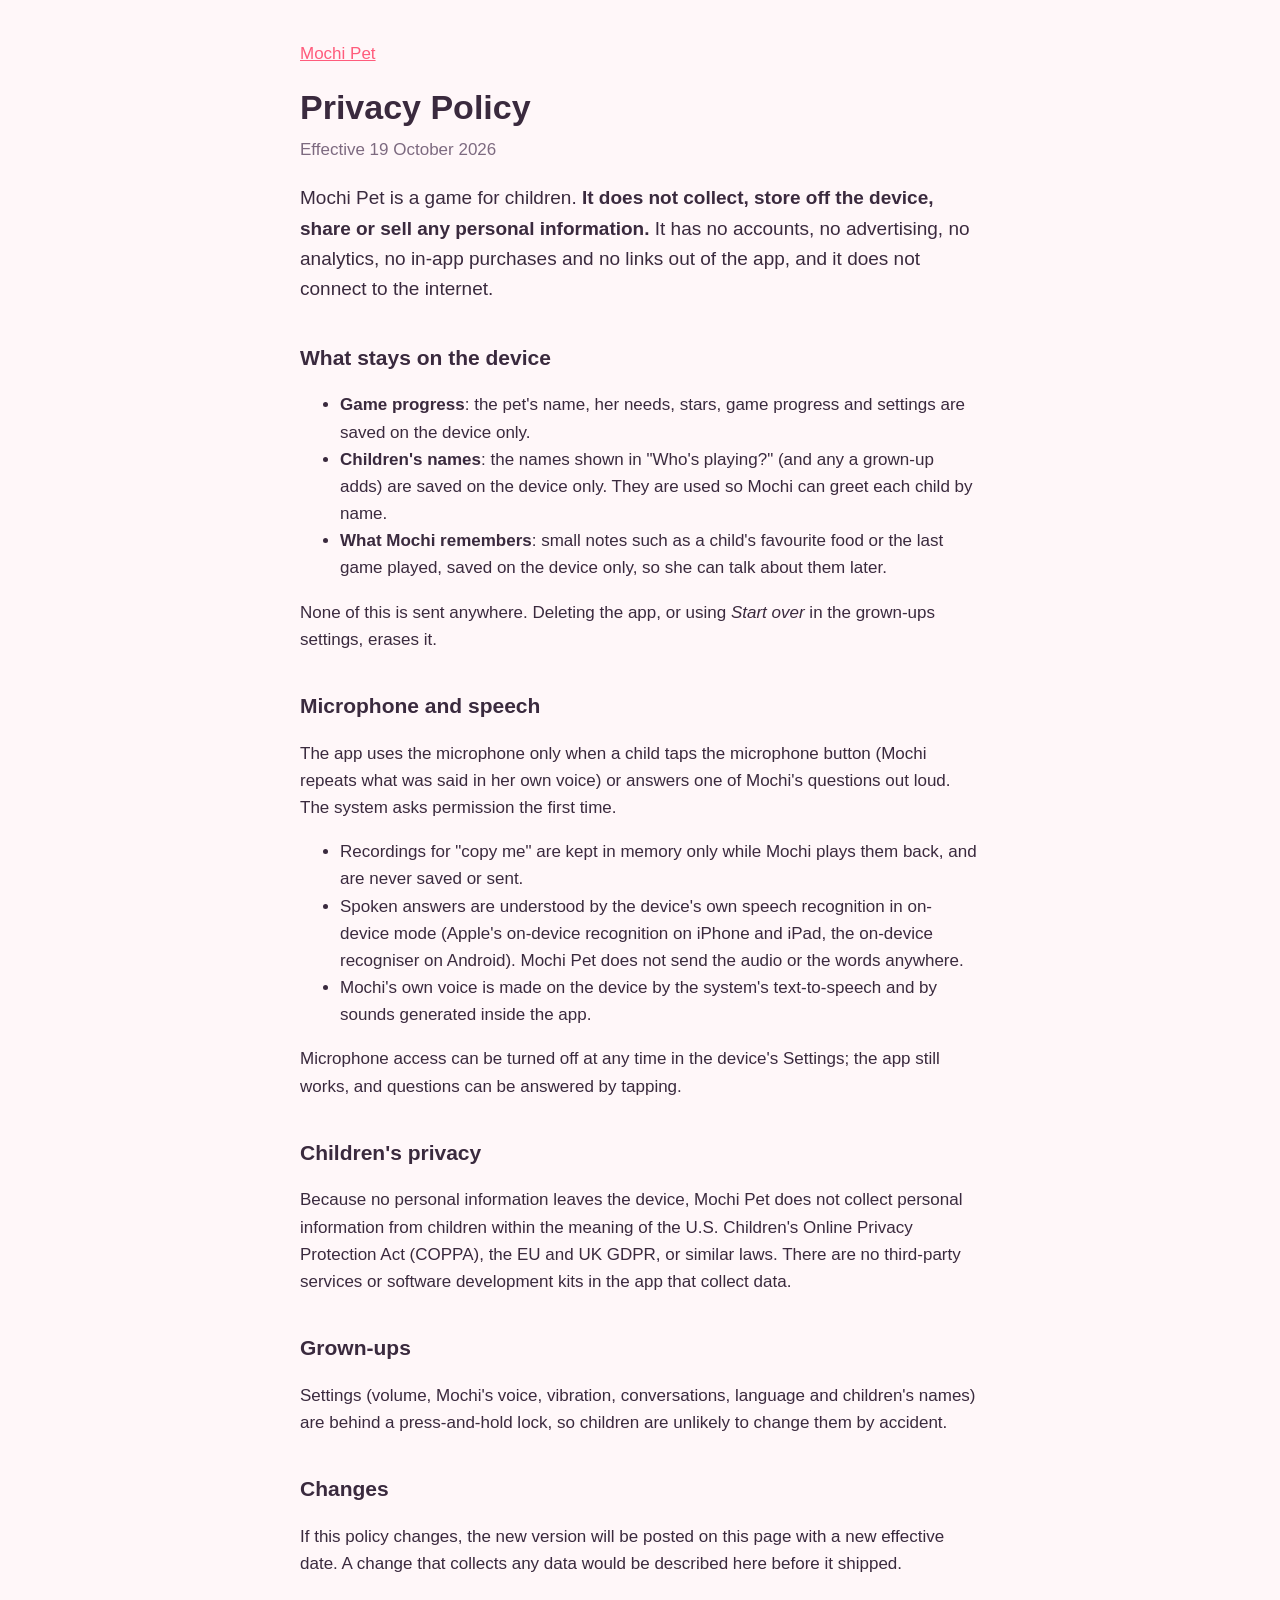
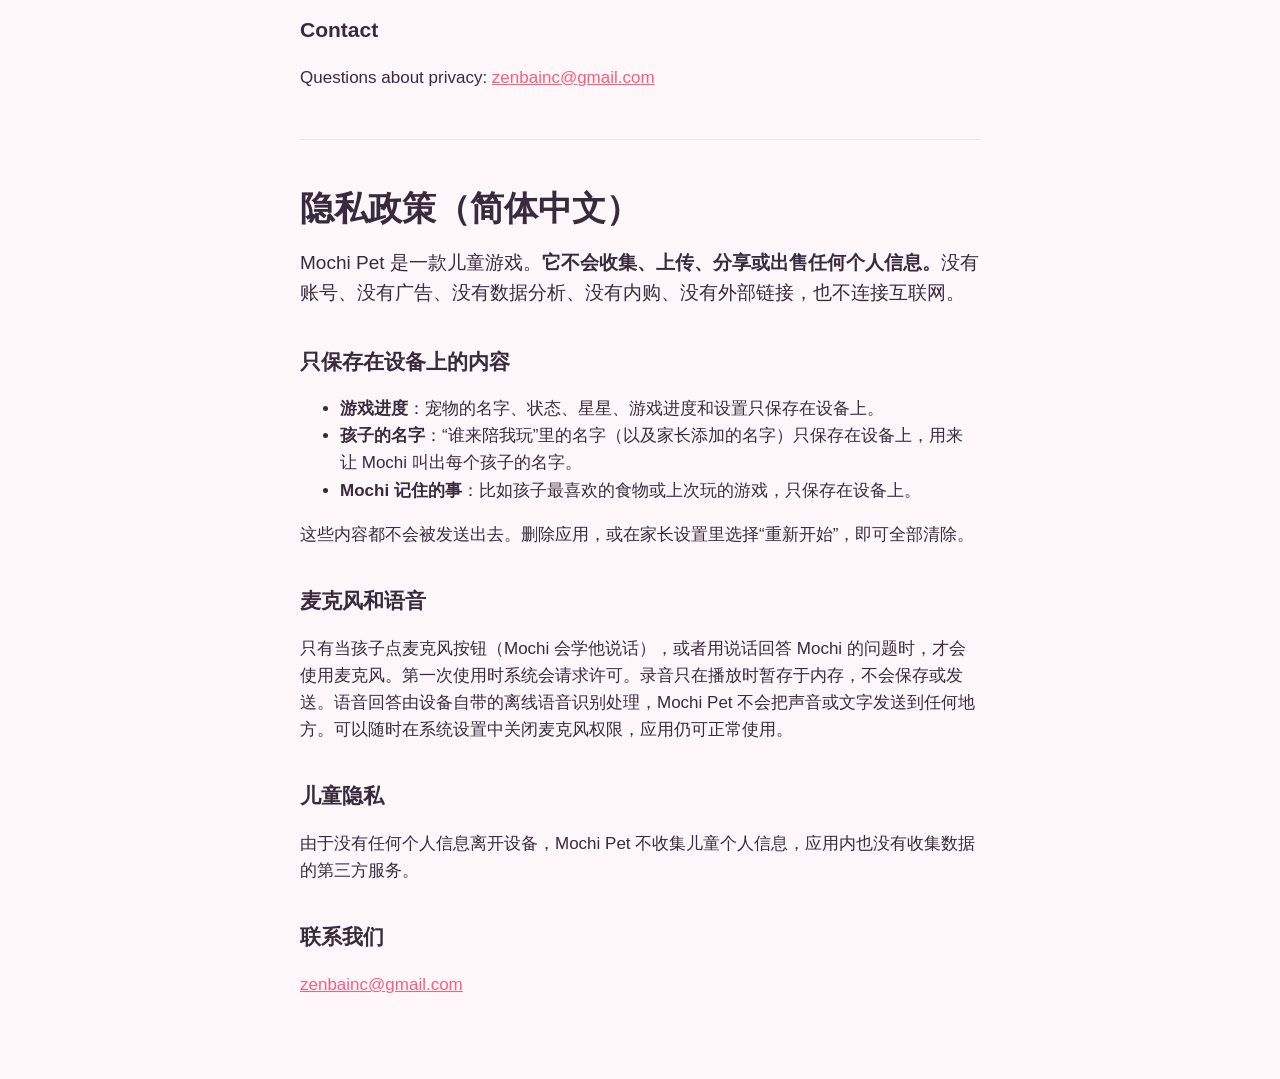
==== privacy.html @ ee33b7c9 "Mochi Pet support page and privacy policy Co-Authored-By: Claude Opus 5.5 <noreply@anthropic.com>" ====
<!doctype html>
<html lang="en">
<head>
<meta charset="utf-8">
<meta name="viewport" content="width=device-width, initial-scale=1">
<title>Mochi Pet: Privacy Policy</title>
<link rel="stylesheet" href="style.css">
</head>
<body>
<main>
<p class="back"><a href="index.html">Mochi Pet</a></p>
<h1>Privacy Policy</h1>
<p class="date">Effective 19 October 2026</p>

<p class="lead">Mochi Pet is a game for children. <strong>It does not collect, store off the device, share or sell any personal information.</strong> It has no accounts, no advertising, no analytics, no in-app purchases and no links out of the app, and it does not connect to the internet.</p>

<h2>What stays on the device</h2>
<ul>
<li><strong>Game progress</strong>: the pet's name, her needs, stars, game progress and settings are saved on the device only.</li>
<li><strong>Children's names</strong>: the names shown in "Who's playing?" (and any a grown-up adds) are saved on the device only. They are used so Mochi can greet each child by name.</li>
<li><strong>What Mochi remembers</strong>: small notes such as a child's favourite food or the last game played, saved on the device only, so she can talk about them later.</li>
</ul>
<p>None of this is sent anywhere. Deleting the app, or using <em>Start over</em> in the grown-ups settings, erases it.</p>

<h2>Microphone and speech</h2>
<p>The app uses the microphone only when a child taps the microphone button (Mochi repeats what was said in her own voice) or answers one of Mochi's questions out loud. The system asks permission the first time.</p>
<ul>
<li>Recordings for "copy me" are kept in memory only while Mochi plays them back, and are never saved or sent.</li>
<li>Spoken answers are understood by the device's own speech recognition in on-device mode (Apple's on-device recognition on iPhone and iPad, the on-device recogniser on Android). Mochi Pet does not send the audio or the words anywhere.</li>
<li>Mochi's own voice is made on the device by the system's text-to-speech and by sounds generated inside the app.</li>
</ul>
<p>Microphone access can be turned off at any time in the device's Settings; the app still works, and questions can be answered by tapping.</p>

<h2>Children's privacy</h2>
<p>Because no personal information leaves the device, Mochi Pet does not collect personal information from children within the meaning of the U.S. Children's Online Privacy Protection Act (COPPA), the EU and UK GDPR, or similar laws. There are no third-party services or software development kits in the app that collect data.</p>

<h2>Grown-ups</h2>
<p>Settings (volume, Mochi's voice, vibration, conversations, language and children's names) are behind a press-and-hold lock, so children are unlikely to change them by accident.</p>

<h2>Changes</h2>
<p>If this policy changes, the new version will be posted on this page with a new effective date. A change that collects any data would be described here before it shipped.</p>

<h2>Contact</h2>
<p>Questions about privacy: <a href="mailto:zenbainc@gmail.com">zenbainc@gmail.com</a></p>

<hr>
<h1 lang="zh-Hans" id="zh">隐私政策（简体中文）</h1>
<div lang="zh-Hans">
<p class="lead">Mochi Pet 是一款儿童游戏。<strong>它不会收集、上传、分享或出售任何个人信息。</strong>没有账号、没有广告、没有数据分析、没有内购、没有外部链接，也不连接互联网。</p>
<h2>只保存在设备上的内容</h2>
<ul>
<li><strong>游戏进度</strong>：宠物的名字、状态、星星、游戏进度和设置只保存在设备上。</li>
<li><strong>孩子的名字</strong>：“谁来陪我玩”里的名字（以及家长添加的名字）只保存在设备上，用来让 Mochi 叫出每个孩子的名字。</li>
<li><strong>Mochi 记住的事</strong>：比如孩子最喜欢的食物或上次玩的游戏，只保存在设备上。</li>
</ul>
<p>这些内容都不会被发送出去。删除应用，或在家长设置里选择“重新开始”，即可全部清除。</p>
<h2>麦克风和语音</h2>
<p>只有当孩子点麦克风按钮（Mochi 会学他说话），或者用说话回答 Mochi 的问题时，才会使用麦克风。第一次使用时系统会请求许可。录音只在播放时暂存于内存，不会保存或发送。语音回答由设备自带的离线语音识别处理，Mochi Pet 不会把声音或文字发送到任何地方。可以随时在系统设置中关闭麦克风权限，应用仍可正常使用。</p>
<h2>儿童隐私</h2>
<p>由于没有任何个人信息离开设备，Mochi Pet 不收集儿童个人信息，应用内也没有收集数据的第三方服务。</p>
<h2>联系我们</h2>
<p><a href="mailto:zenbainc@gmail.com">zenbainc@gmail.com</a></p>
</div>
</main>
</body>
</html>
---- style.css ----
:root {
  --bg: #fff7f9;
  --card: #ffffff;
  --ink: #3a2a3e;
  --soft: #7d6a80;
  --accent: #ff5c7c;
  --line: #f2e3ea;
}
@media (prefers-color-scheme: dark) {
  :root { --bg: #1f1822; --card: #2a2130; --ink: #f6eef7; --soft: #c6b6c9; --accent: #ff8aa2; --line: #3d3142; }
}
* { box-sizing: border-box; }
body {
  margin: 0;
  background: var(--bg);
  color: var(--ink);
  font: 17px/1.6 -apple-system, BlinkMacSystemFont, "Segoe UI", "PingFang SC", "Noto Sans SC", sans-serif;
}
main {
  max-width: 720px;
  margin: 0 auto;
  padding: 40px 20px 64px;
}
.icon { display: block; border-radius: 26px; margin-bottom: 16px; }
h1 { font-size: 34px; line-height: 1.2; margin: 0 0 8px; }
h2 { font-size: 21px; margin: 36px 0 8px; }
.lead { font-size: 19px; }
.facts { color: var(--soft); }
.date, .back { color: var(--soft); margin: 0 0 20px; }
a { color: var(--accent); }
dt { font-weight: 700; margin-top: 18px; }
dd { margin: 4px 0 0; }
hr { border: 0; border-top: 1px solid var(--line); margin: 48px 0; }
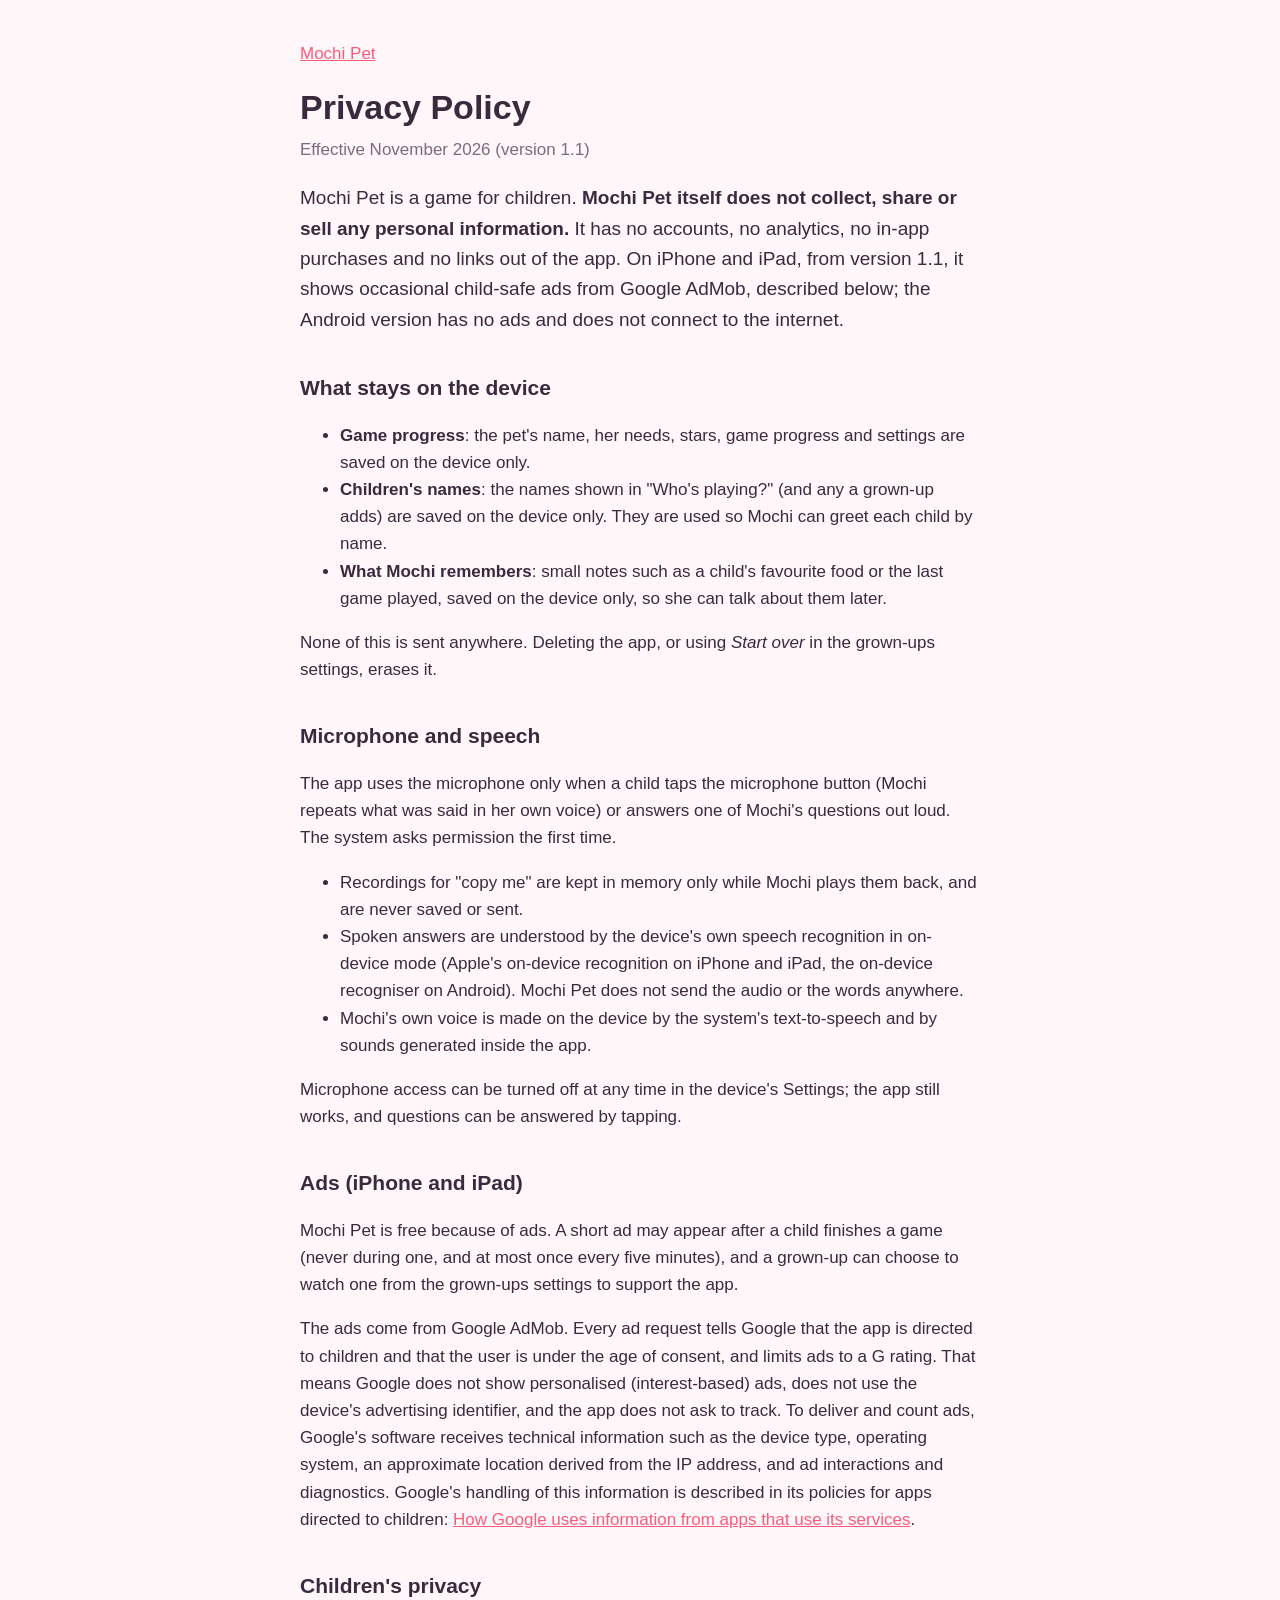
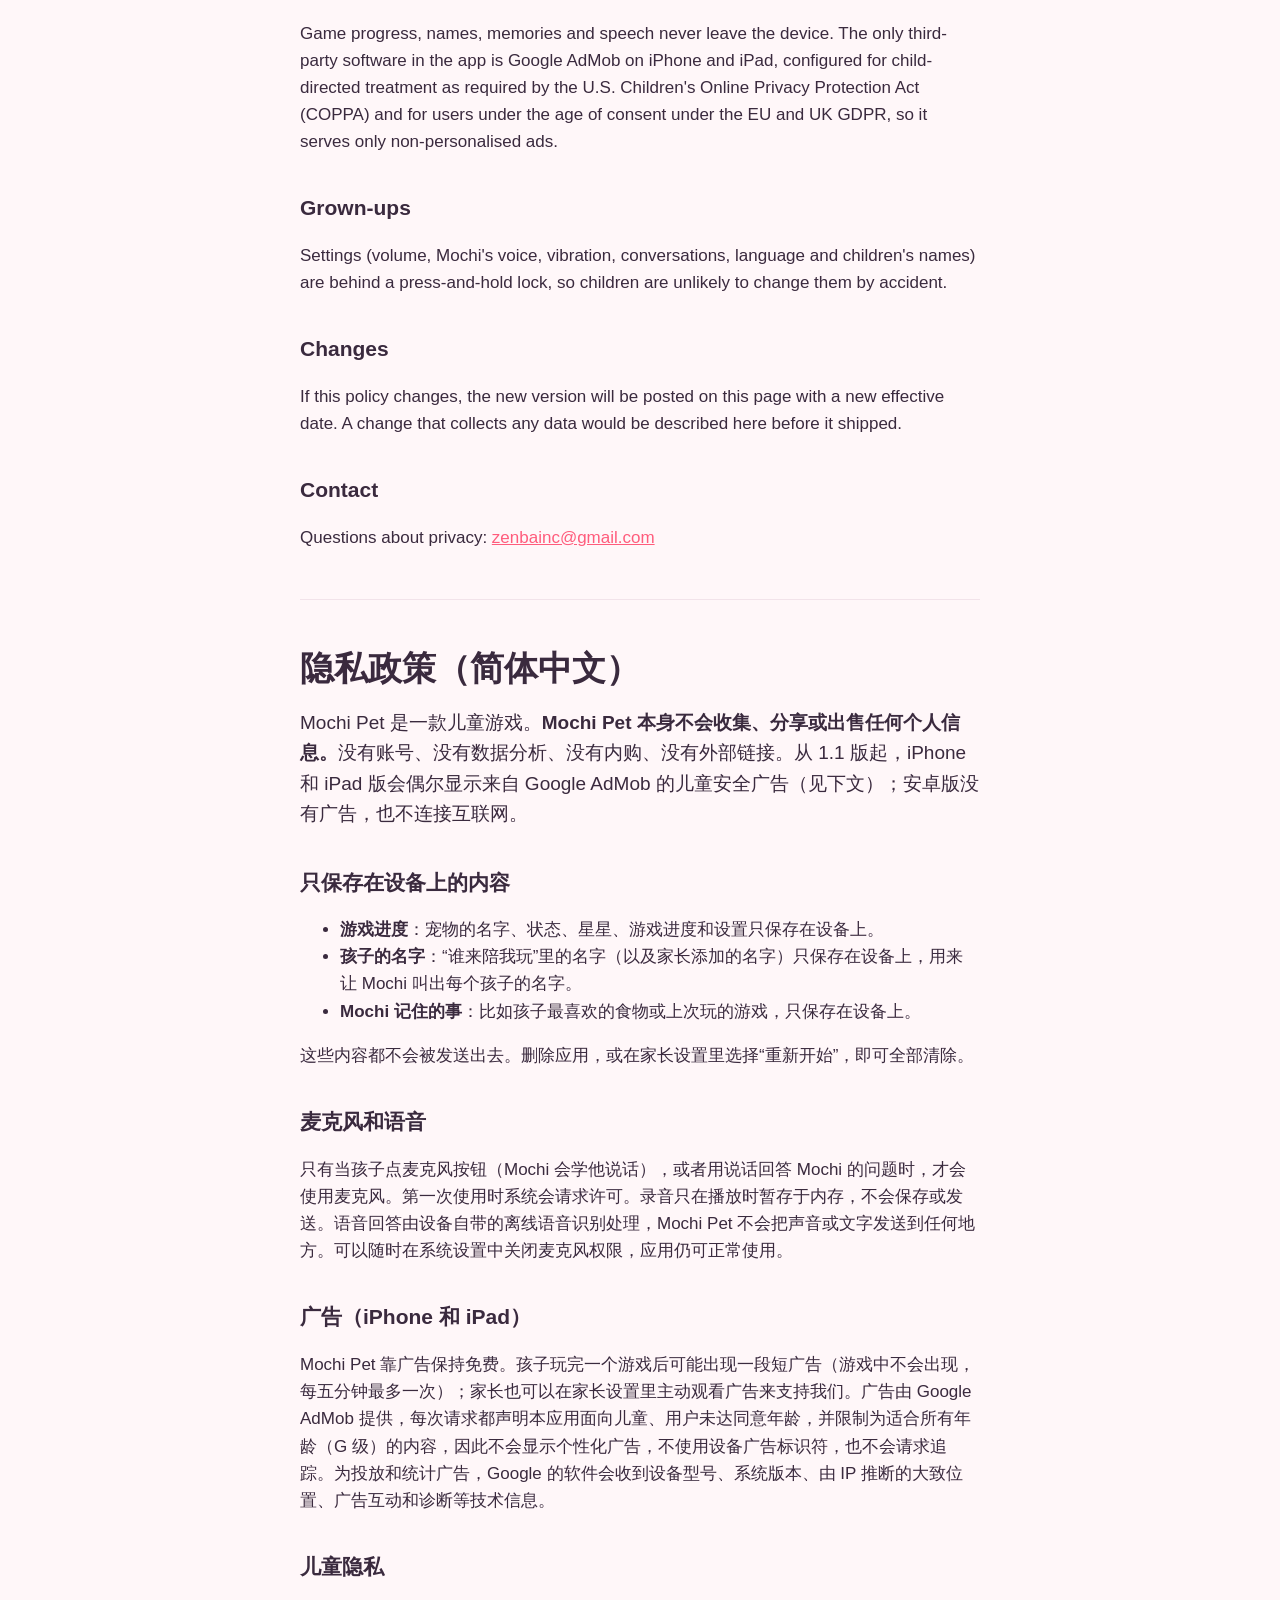
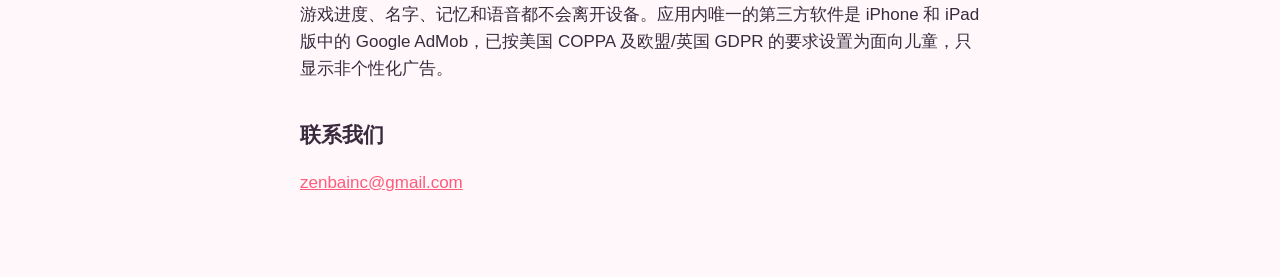
==== commit 31841493: "Privacy policy: child-safe ads on iPhone and iPad (version 1.1) Co-Authored-By: Claude Opus 5.5 <nor" ====
--- a/privacy.html
+++ b/privacy.html
@@ -10,9 +10,9 @@
 <main>
 <p class="back"><a href="index.html">Mochi Pet</a></p>
 <h1>Privacy Policy</h1>
-<p class="date">Effective 19 October 2026</p>
+<p class="date">Effective November 2026 (version 1.1)</p>
 
-<p class="lead">Mochi Pet is a game for children. <strong>It does not collect, store off the device, share or sell any personal information.</strong> It has no accounts, no advertising, no analytics, no in-app purchases and no links out of the app, and it does not connect to the internet.</p>
+<p class="lead">Mochi Pet is a game for children. <strong>Mochi Pet itself does not collect, share or sell any personal information.</strong> It has no accounts, no analytics, no in-app purchases and no links out of the app. On iPhone and iPad, from version 1.1, it shows occasional child-safe ads from Google AdMob, described below; the Android version has no ads and does not connect to the internet.</p>
 
 <h2>What stays on the device</h2>
 <ul>
@@ -31,8 +31,12 @@
 </ul>
 <p>Microphone access can be turned off at any time in the device's Settings; the app still works, and questions can be answered by tapping.</p>
 
+<h2>Ads (iPhone and iPad)</h2>
+<p>Mochi Pet is free because of ads. A short ad may appear after a child finishes a game (never during one, and at most once every five minutes), and a grown-up can choose to watch one from the grown-ups settings to support the app.</p>
+<p>The ads come from Google AdMob. Every ad request tells Google that the app is directed to children and that the user is under the age of consent, and limits ads to a G rating. That means Google does not show personalised (interest-based) ads, does not use the device's advertising identifier, and the app does not ask to track. To deliver and count ads, Google's software receives technical information such as the device type, operating system, an approximate location derived from the IP address, and ad interactions and diagnostics. Google's handling of this information is described in its policies for apps directed to children: <a href="https://policies.google.com/technologies/partner-sites">How Google uses information from apps that use its services</a>.</p>
+
 <h2>Children's privacy</h2>
-<p>Because no personal information leaves the device, Mochi Pet does not collect personal information from children within the meaning of the U.S. Children's Online Privacy Protection Act (COPPA), the EU and UK GDPR, or similar laws. There are no third-party services or software development kits in the app that collect data.</p>
+<p>Game progress, names, memories and speech never leave the device. The only third-party software in the app is Google AdMob on iPhone and iPad, configured for child-directed treatment as required by the U.S. Children's Online Privacy Protection Act (COPPA) and for users under the age of consent under the EU and UK GDPR, so it serves only non-personalised ads.</p>
 
 <h2>Grown-ups</h2>
 <p>Settings (volume, Mochi's voice, vibration, conversations, language and children's names) are behind a press-and-hold lock, so children are unlikely to change them by accident.</p>
@@ -46,7 +50,7 @@
 <hr>
 <h1 lang="zh-Hans" id="zh">隐私政策（简体中文）</h1>
 <div lang="zh-Hans">
-<p class="lead">Mochi Pet 是一款儿童游戏。<strong>它不会收集、上传、分享或出售任何个人信息。</strong>没有账号、没有广告、没有数据分析、没有内购、没有外部链接，也不连接互联网。</p>
+<p class="lead">Mochi Pet 是一款儿童游戏。<strong>Mochi Pet 本身不会收集、分享或出售任何个人信息。</strong>没有账号、没有数据分析、没有内购、没有外部链接。从 1.1 版起，iPhone 和 iPad 版会偶尔显示来自 Google AdMob 的儿童安全广告（见下文）；安卓版没有广告，也不连接互联网。</p>
 <h2>只保存在设备上的内容</h2>
 <ul>
 <li><strong>游戏进度</strong>：宠物的名字、状态、星星、游戏进度和设置只保存在设备上。</li>
@@ -56,8 +60,10 @@
 <p>这些内容都不会被发送出去。删除应用，或在家长设置里选择“重新开始”，即可全部清除。</p>
 <h2>麦克风和语音</h2>
 <p>只有当孩子点麦克风按钮（Mochi 会学他说话），或者用说话回答 Mochi 的问题时，才会使用麦克风。第一次使用时系统会请求许可。录音只在播放时暂存于内存，不会保存或发送。语音回答由设备自带的离线语音识别处理，Mochi Pet 不会把声音或文字发送到任何地方。可以随时在系统设置中关闭麦克风权限，应用仍可正常使用。</p>
+<h2>广告（iPhone 和 iPad）</h2>
+<p>Mochi Pet 靠广告保持免费。孩子玩完一个游戏后可能出现一段短广告（游戏中不会出现，每五分钟最多一次）；家长也可以在家长设置里主动观看广告来支持我们。广告由 Google AdMob 提供，每次请求都声明本应用面向儿童、用户未达同意年龄，并限制为适合所有年龄（G 级）的内容，因此不会显示个性化广告，不使用设备广告标识符，也不会请求追踪。为投放和统计广告，Google 的软件会收到设备型号、系统版本、由 IP 推断的大致位置、广告互动和诊断等技术信息。</p>
 <h2>儿童隐私</h2>
-<p>由于没有任何个人信息离开设备，Mochi Pet 不收集儿童个人信息，应用内也没有收集数据的第三方服务。</p>
+<p>游戏进度、名字、记忆和语音都不会离开设备。应用内唯一的第三方软件是 iPhone 和 iPad 版中的 Google AdMob，已按美国 COPPA 及欧盟/英国 GDPR 的要求设置为面向儿童，只显示非个性化广告。</p>
 <h2>联系我们</h2>
 <p><a href="mailto:zenbainc@gmail.com">zenbainc@gmail.com</a></p>
 </div>
